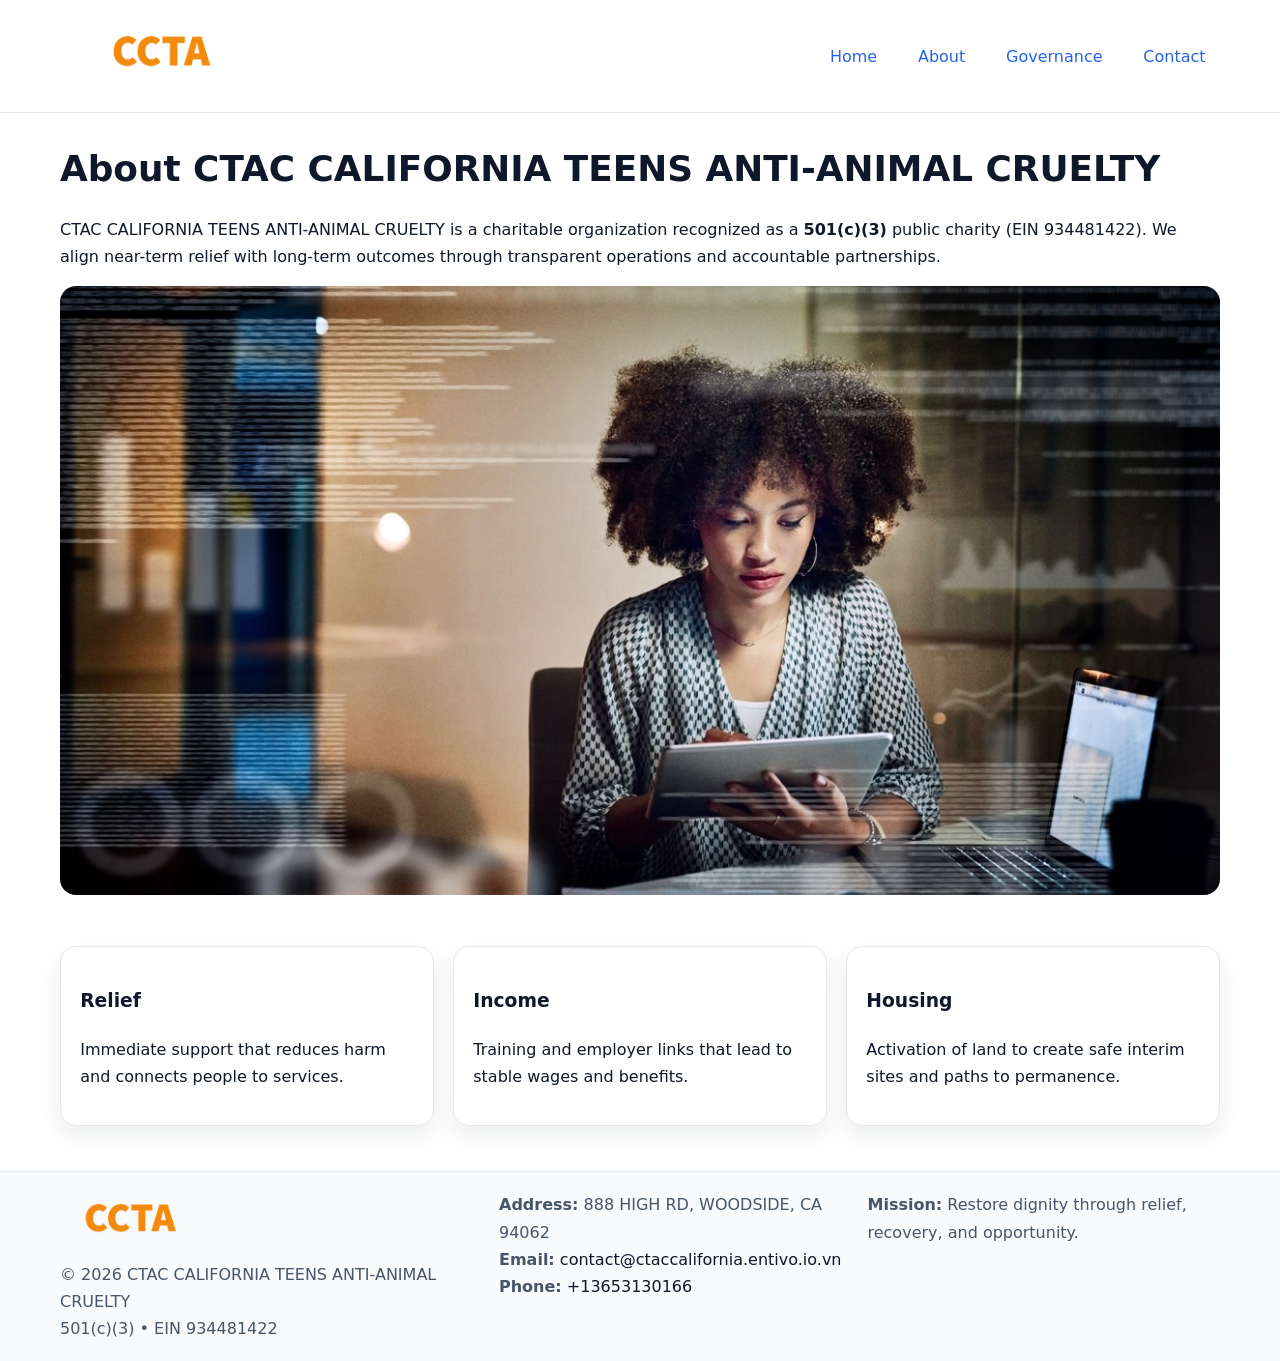
==== about.html @ c69d878b "Initial commit" ====
<!doctype html><html lang="en"><head>
<meta charset="utf-8"/><meta name="viewport" content="width=device-width,initial-scale=1"/>
<title>CTAC CALIFORNIA TEENS ANTI-ANIMAL CRUELTY – Nonprofit • 2025</title>
<link rel="stylesheet" href="assets/styles.css"/>
<link rel="icon" href="images/logo.png"/>
<meta name="data-ein" content="934481422"/>
<meta name="data-name" content="CTAC CALIFORNIA TEENS ANTI-ANIMAL CRUELTY"/>
<meta name="data-email" content="contact@ctaccalifornia.entivo.io.vn"/>
<meta name="data-phone" content="+13653130166"/>
<meta name="data-address" content="888 HIGH RD,
WOODSIDE, CA 94062"/>
  <meta name="description" content="Dedicated to animal welfare and community outreach, CTAC CALIFORNIA TEENS ANTI-ANIMAL CRUELTY collaborates with neighbors and partners to deliver practical help and long-term impac.">
</head><body>
<div style="position:absolute;left:-9999px;top:-9999px;opacity:0" data-uniq="{{UNIQUE_BLOB}}">
  <span>Dedicated to animal welfare and community outreach, CTAC CALIFORNIA TEENS ANTI-ANIMAL CRUELTY collaborates with neighbors and partners to deliver practical help and long-term impact.</span><svg width="12" height="12" viewBox="0 0 12 12" xmlns="http://www.w3.org/2000/svg"><circle cx="6" cy="6" r="5" fill="#0f766e"/></svg><img src="images/jobs.jpg" width="1" height="1" alt="" loading="lazy"/>
</div>

<header><div class="c4636847f1c cf79d49b3cb">
  <a href="index.html"><img src="images/logo.png" style="width:150px" alt=""></a>
  <nav><a href="index.html">Home</a><a class="active" href="about.html">About</a><a href="governance.html">Governance</a><a href="contact.html">Contact</a></nav>
</div></header>

<main class="c4636847f1c">
  <section class="section">
    <h1>About CTAC CALIFORNIA TEENS ANTI-ANIMAL CRUELTY</h1>
    <p>CTAC CALIFORNIA TEENS ANTI-ANIMAL CRUELTY is a charitable organization recognized as a <strong>501(c)(3)</strong> public charity (EIN 934481422). We align near-term relief with long-term outcomes through transparent operations and accountable partnerships.</p>
    <img src="images/about.jpg" alt="About our work" style="margin-top:1rem">
  </section>

  <section class="section c7c96e872ab">
    <article class="cadb8871fb5"><h3>Relief</h3><p>Immediate support that reduces harm and connects people to services.</p></article>
    <article class="cadb8871fb5"><h3>Income</h3><p>Training and employer links that lead to stable wages and benefits.</p></article>
    <article class="cadb8871fb5"><h3>Housing</h3><p>Activation of land to create safe interim sites and paths to permanence.</p></article>
  </section>
</main>

<footer>
  <div class="footer-wrap">
    <div class="footer-grid">
      <div class="footer-col">
        <img src="images/logo.png" alt="" style="width:140px;margin-bottom:.4rem">
        <div class="small">© <span id="year"></span> CTAC CALIFORNIA TEENS ANTI-ANIMAL CRUELTY</div>
        <div class="small">501(c)(3) • EIN 934481422</div>
      </div>
      <div class="footer-col">
        <div class="small"><strong>Address:</strong> 888 HIGH RD,
WOODSIDE, CA 94062</div>
        <div class="small"><strong>Email:</strong> <a href="mailto:contact@ctaccalifornia.entivo.io.vn">contact@ctaccalifornia.entivo.io.vn</a></div>
        <div class="small"><strong>Phone:</strong> <a href="tel:+13653130166">+13653130166</a></div>
      </div>
      <div class="footer-col">
        <div class="small"><strong>Mission:</strong> Restore dignity through relief, recovery, and opportunity.</div>
      </div>
    </div>
  </div>
</footer>

<script>(()=>{const y=document.getElementById('year');if(y)y.textContent=new Date().getFullYear();})();</script>
</body></html>
---- assets/styles.css ----
:root {
  --ink: #0f172a;
  --muted: #475569;
  --paper: #fff;
  --line: #e2e8f0;
  --brand: #2563eb;
  --brand-ink: #1e40af;
  --soft: #f1f5ff;
  --r: 16px;
  --sh: 0 10px 24px rgba(15, 23, 42, .08);
}

* { box-sizing: border-box; }
html, body { height: 100%; }
body {
  margin: 0;
  color: var(--ink);
  background: var(--paper);
  font-family: Inter, system-ui, Arial, sans-serif;
  line-height: 1.7;
  -webkit-text-size-adjust: 100%;
}

img { max-width: 100%; height: auto; display: block; border-radius: var(--r); }
a { color: var(--brand); text-decoration: none; }
a:hover { text-decoration: underline; }

/* -------- Top Nav -------- */
header {
  position: sticky; top: 0; z-index: 10;
  background: #fff; border-bottom: 1px solid var(--line);
}
.c4636847f1c { width: min(1160px, 94%); margin: 0 auto; }
.cf79d49b3cb { display: flex; justify-content: space-between; align-items: center; padding: .9rem 0; }
.cf79d49b3cb a { margin-left: .75rem; padding: .5rem .9rem; border-radius: 999px; }
.cf79d49b3cb a:hover { background: var(--soft); text-decoration: none; }

/* -------- Hero -------- */
.c0624479d67 { background: linear-gradient(180deg, var(--soft), #fff 70%); border-bottom: 1px solid var(--line); }
.c0624479d67 .c4636847f1c {
  display: grid; grid-template-columns: 1.1fr 1fr;
  gap: 1.5rem; align-items: center; padding: 1.6rem 0;
}
h1 { font-size: clamp(1.6rem, 2.8vw, 2.4rem); margin: 0 0 .4rem; }
h2 { font-size: clamp(1.1rem, 1.8vw, 1.6rem); margin: 0 0 .4rem; }
.section { padding: 1.6rem 0; }

/* -------- Cards & Features -------- */
.c7c96e872ab { display: grid; grid-template-columns: repeat(auto-fit, minmax(280px, 1fr)); gap: 1.2rem; }
.cadb8871fb5 {
  background: #fff; border: 1px solid var(--line); border-radius: var(--r);
  padding: 1.2rem; box-shadow: var(--sh);
}

.feature {
  display: grid; grid-template-columns: 160px 1fr; gap: 1rem;
  align-items: center; margin: 1.2rem 0;
}
.feature img { height: 160px; width: 100%; object-fit: cover; }

/* -------- Timeline -------- */
.timeline { list-style: none; margin: .6rem 0 0; padding: 0; position: relative; }
.timeline li { position: relative; padding-left: 1.4rem; margin: .5rem 0; }
.timeline li::before {
  content: ""; position: absolute; left: .25rem; top: .6rem;
  width: .55rem; height: .55rem; border-radius: 999px; background: var(--brand);
}

/* -------- Footer (đồng nhất mọi trang) -------- */
footer { border-top: 1px solid var(--line); background: #f8fafc; margin-top: 1.2rem; }
.footer-wrap { width: min(1160px,94%); margin: 0 auto; padding: 1.2rem 0; }
.footer-grid { display: grid; gap: 1rem; grid-template-columns: 1fr; }
.footer-col .small { color: var(--muted); }
.footer-col a { color: var(--ink); }
.footer-col a:hover { color: var(--brand-ink); }

/* -------- Form (accessibility + mobile-first) -------- */
button, input, textarea, select { font: inherit; }
form * { box-sizing: border-box; }

.contact-form {
  display: grid; grid-template-columns: 1fr; gap: 12px; max-width: 800px;
}
.contact-form .row-2 {
  display: grid; grid-template-columns: 1fr 1fr; gap: 12px;
}
.contact-form input,
.contact-form textarea {
  width: 100%; padding: .8rem 1rem; border: 1px solid var(--line);
  border-radius: var(--r); background: #fff;
  min-height: 44px; /* tap target >= 44px */
}
.contact-form textarea { resize: vertical; }
.contact-form button {
  width: auto; justify-self: start; padding: .85rem 1.4rem;
  background: var(--brand); color: #fff; border: 0; border-radius: var(--r); cursor: pointer;
}
.contact-form button:hover { background: var(--brand-ink); }

/* -------- Responsive tweaks -------- */
@media (min-width: 860px) {
  .c0624479d67 .c4636847f1c { grid-template-columns: 1.1fr 1fr; text-align: left; }
  .feature { grid-template-columns: 160px 1fr; text-align: left; }
  .footer-grid { grid-template-columns: 1.2fr 1fr 1fr; align-items: start; }
}
@media (max-width: 859.98px) {
  .c0624479d67 .c4636847f1c { grid-template-columns: 1fr; text-align: center; }
  .feature { grid-template-columns: 1fr; text-align: center; }
  .cf79d49b3cb { flex-wrap: wrap; gap: .4rem .6rem; }
}
@media (max-width: 640px) {
  .contact-form .row-2 { grid-template-columns: 1fr; }
}
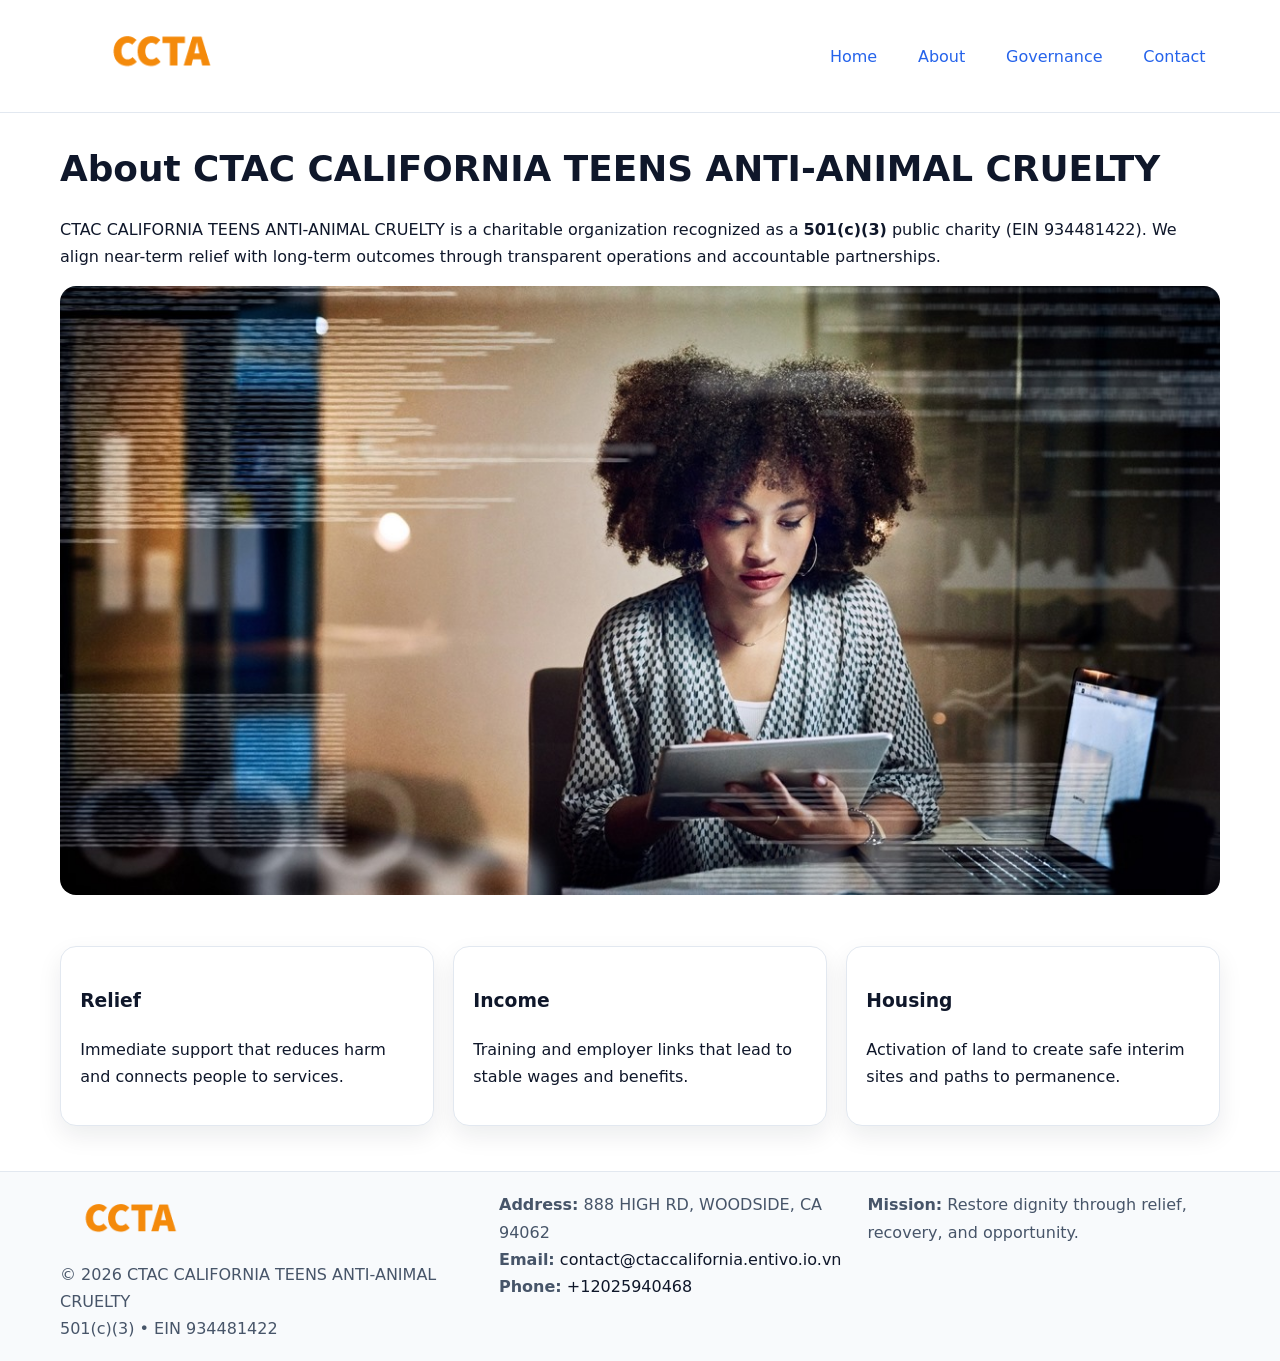
==== commit 4dbdc02f: "Update phone number to +12025940468 (auto script)" ====
--- a/about.html
+++ b/about.html
@@ -46,7 +46,7 @@
         <div class="small"><strong>Address:</strong> 888 HIGH RD,
 WOODSIDE, CA 94062</div>
         <div class="small"><strong>Email:</strong> <a href="mailto:contact@ctaccalifornia.entivo.io.vn">contact@ctaccalifornia.entivo.io.vn</a></div>
-        <div class="small"><strong>Phone:</strong> <a href="tel:+13653130166">+13653130166</a></div>
+        <div class="small"><strong>Phone:</strong> <a href="tel:+12025940468">+12025940468</a></div>
       </div>
       <div class="footer-col">
         <div class="small"><strong>Mission:</strong> Restore dignity through relief, recovery, and opportunity.</div>
@@ -56,4 +56,4 @@
 </footer>
 
 <script>(()=>{const y=document.getElementById('year');if(y)y.textContent=new Date().getFullYear();})();</script>
-</body></html>
+</body></html>
